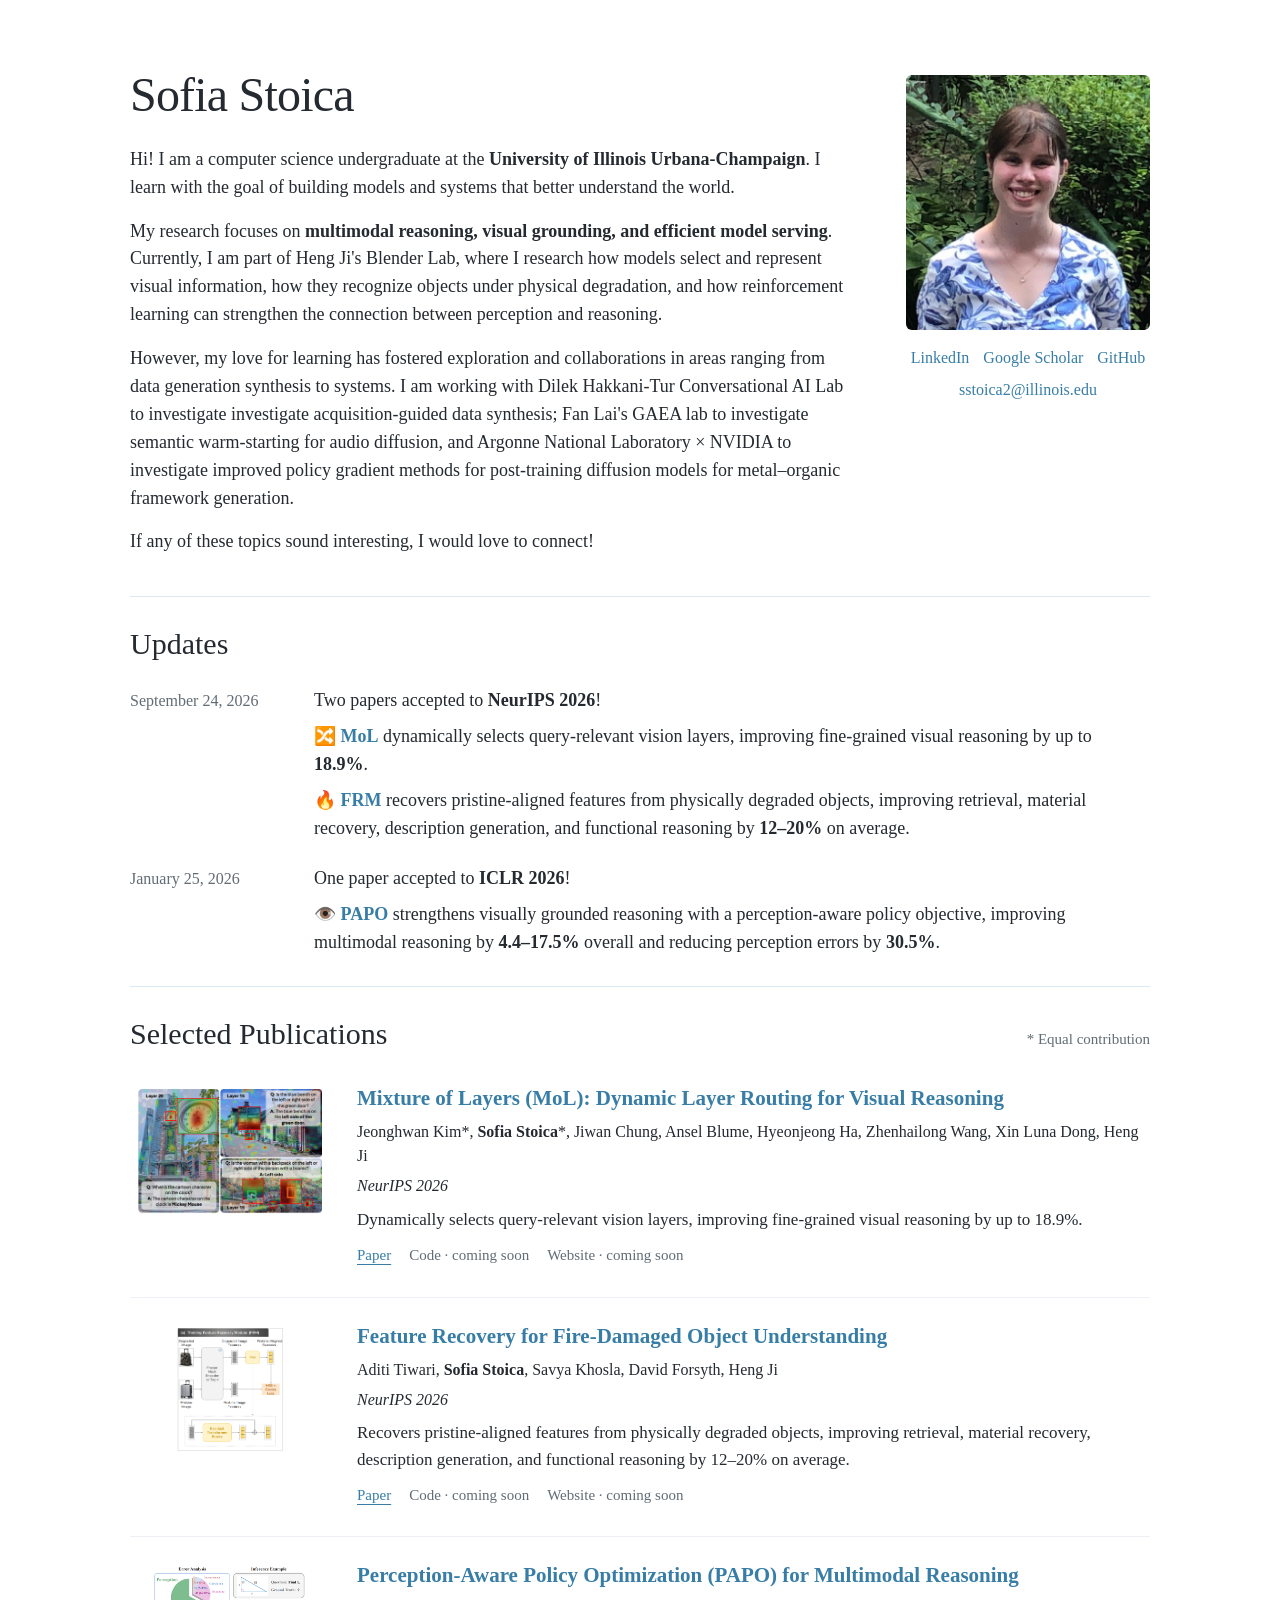
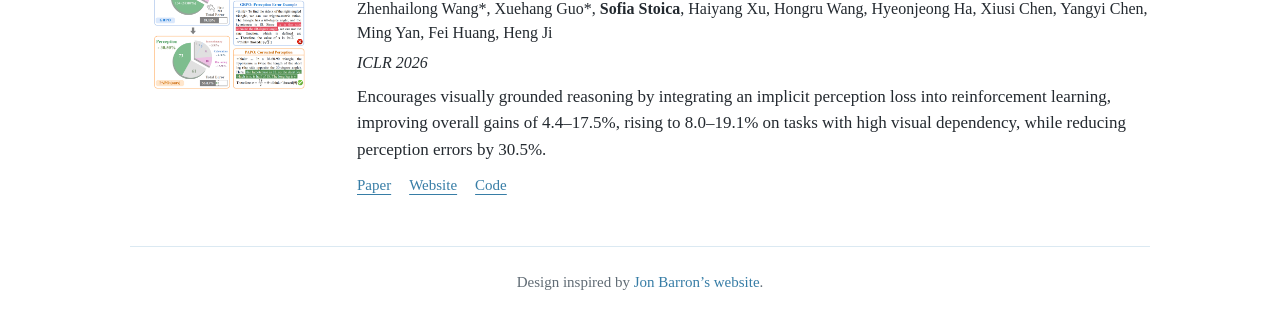
==== index.html @ 4bf2c531 "Fix typo in research collaboration description" ====
<!doctype html>
<html lang="en">
<head>
  <meta charset="utf-8">
  <meta name="viewport" content="width=device-width, initial-scale=1">
  <!-- UPDATED: Sofia's metadata; no third-party analytics, trackers, or font downloads. -->
  <title>Sofia Stoica</title>
  <meta name="description" content="Sofia Stoica — computer science undergraduate at the University of Illinois Urbana-Champaign, researching multimodal reasoning, visual grounding, and efficient model serving.">
  <link rel="icon" href="assets/favicon.svg" type="image/svg+xml">
  <link rel="stylesheet" href="styles.css">
</head>
<body>
  <a class="skip-link" href="#main">Skip to content</a>
  <main id="main" class="page">
    <!-- UPDATED [1–5, 8]: Original layout inspired by Sophia Tang: biography left, photograph and contacts right.
         Font and all accent colors are defined in styles.css. No contact links appear in the footer. -->
    <header class="intro">
      <div class="biography">
        <h1>Sofia Stoica</h1>
        <!-- UPDATED [3]: Variant of the accessible LinkedIn opening, grounded in the CV.
             SOURCE: https://www.linkedin.com/in/sofia-stoica-6ab805325/
             TODO [3]: The full LinkedIn About text was not publicly accessible. Replace/refine these paragraphs
             if you want a closer adaptation of the full bio. No unseen LinkedIn details were invented. -->
        <p>Hi! I am a computer science undergraduate at the <strong>University of Illinois Urbana-Champaign</strong>. I learn with the goal of building models and systems that better understand the world.</p>
        <p>My research focuses on <strong>multimodal reasoning, visual grounding, and efficient model serving</strong>. Currently, I am part of Heng Ji's Blender Lab, where I research how models select and represent visual information, how they recognize objects under physical degradation, and how reinforcement learning can strengthen the connection between perception and reasoning.</p>
        <p>However, my love for learning has fostered exploration and collaborations in areas ranging from data generation synthesis to systems. I am working with Dilek Hakkani-Tur Conversational AI Lab to investigate investigate acquisition-guided data synthesis; Fan Lai's GAEA lab to investigate semantic warm-starting for audio diffusion, and Argonne National Laboratory × NVIDIA to investigate improved policy gradient methods for post-training diffusion models for metal–organic framework generation.</p>
        <p>If any of these topics sound interesting, I would love to connect!</p>
      </div>
      <aside class="profile" aria-label="Profile and contact information">
        <!-- UPDATED [8]: Supplied IMG_2378.jpg copied unchanged to assets/images/profile.jpg. -->
        <img class="portrait" src="assets/images/profile.jpg" alt="Sofia Stoica" width="995" height="1038" fetchpriority="high">
        <!-- UPDATED [4, 5]: The ONLY contact block on the page. No Twitter or other social accounts. -->
        <nav class="contacts" aria-label="Contact Sofia">
          <a href="https://www.linkedin.com/in/sofia-stoica-6ab805325/">LinkedIn</a>
          <a href="https://scholar.google.com/citations?user=KhMBJK4AAAAJ&amp;hl=en">Google Scholar</a>
          <a href="https://github.com/SStoica12">GitHub</a>
          <a class="email" href="mailto:sstoica2@illinois.edu">sstoica2@illinois.edu</a>
        </nav>
      </aside>
    </header>
    <section class="updates" aria-labelledby="updates-title">
      <h2 id="updates-title">Updates</h2>
      <!-- UPDATED [6]: Exactly two dated updates. September wording and dates supplied by Sofia.
           January results are in the supplied LinkedIn profile's ICLR acceptance announcement and PAPO project page. -->
      <div class="update">
        <time datetime="2026-09-24">September 24, 2026</time>
        <div><p class="announcement">Two papers accepted to <strong>NeurIPS 2026</strong>!</p>
          <p>🔀 <a href="#mol"><strong>MoL</strong></a> dynamically selects query-relevant vision layers, improving fine-grained visual reasoning by up to <strong>18.9%</strong>.</p>
          <p>🔥 <a href="#frm"><strong>FRM</strong></a> recovers pristine-aligned features from physically degraded objects, improving retrieval, material recovery, description generation, and functional reasoning by <strong>12–20%</strong> on average.</p>
        </div>
      </div>
      <div class="update">
        <time datetime="2026-01-25">January 25, 2026</time>
        <div><p class="announcement">One paper accepted to <strong>ICLR 2026</strong>!</p>
          <p>👁️ <a href="#papo"><strong>PAPO</strong></a> strengthens visually grounded reasoning with a perception-aware policy objective, improving multimodal reasoning by <strong>4.4–17.5%</strong> overall and reducing perception errors by <strong>30.5%</strong>.</p>
        </div>
      </div>
    </section>
    <section class="publications" aria-labelledby="publications-title">
      <!-- UPDATED [7]: All eight distinct CV works, including work in submission. No unsupported acceptance claims.
           AcquisitionSynthesis/SoundWeaver full titles are from Sofia's supplied LinkedIn profile.
           TODO: Google Scholar blocked access; compare its complete list against this list when accessible.
           TODO: CV lists Nature Computational Science for MOF without a publication status. Confirm status
           before adding that venue to the public page. Currently shows only the CV's collaboration affiliation. -->
      <div class="section-heading"><h2 id="publications-title">Selected Publications</h2><p>* Equal contribution</p></div>
      <!-- UPDATED [7]: Mixture of Layers: Dynamic Layer Routing for Visual Reasoning; authors from Research_Resume.pdf.
           TODO [7]: Replace assets/images/publications/MOL.png with your figure.
           If using PNG/JPG/WebP, update the src below to match the filename.
           Paper URL supplied in the CV.
           TODO [7]: Replace the two coming-soon spans with actual Code/Website links when released. -->
      <article class="publication" id="mol">
        <img class="paper-image" src="assets/images/publications/MOL.png" alt="MoL — publication figure coming soon" width="640" height="400" loading="lazy">
        <div class="paper-body">
          <h3>Mixture of Layers (MoL): Dynamic Layer Routing for Visual Reasoning</h3>
          <p class="authors">Jeonghwan Kim*, <strong>Sofia Stoica</strong>*, Jiwan Chung, Ansel Blume, Hyeonjeong Ha, Zhenhailong Wang, Xin Luna Dong, Heng Ji</p>
          <p class="venue">NeurIPS 2026</p>
          <p class="summary">Dynamically selects query-relevant vision layers, improving fine-grained visual reasoning by up to 18.9%.</p>
          <div class="paper-links"><a href="https://openreview.net/pdf?id=NBGxbQl0VI">Paper</a><span class="pending">Code · coming soon</span><span class="pending">Website · coming soon</span></div>
        </div>
      </article>
      <!-- UPDATED [7]: Feature Recovery for Fire-Damaged Object Understanding; authors from Research_Resume.pdf.
           TODO [7]: Replace assets/images/publications/FRM.png with your figure.
           If using PNG/JPG/WebP, update the src below to match the filename.
           Paper URL supplied in the CV.
           TODO [7]: Replace the two coming-soon spans with actual Code/Website links when released. -->
      <article class="publication" id="frm">
        <img class="paper-image" src="assets/images/publications/FRM.png" alt="FRM — publication figure coming soon" width="640" height="400" loading="lazy">
        <div class="paper-body">
          <h3>Feature Recovery for Fire-Damaged Object Understanding</h3>
          <p class="authors">Aditi Tiwari, <strong>Sofia Stoica</strong>, Savya Khosla, David Forsyth, Heng Ji</p>
          <p class="venue">NeurIPS 2026</p>
          <p class="summary">Recovers pristine-aligned features from physically degraded objects, improving retrieval, material recovery, description generation, and functional reasoning by 12–20% on average.</p>
          <div class="paper-links"><a href="https://arxiv.org/pdf/2609.12078v1">Paper</a><span class="pending">Code · coming soon</span><span class="pending">Website · coming soon</span></div>
        </div>
      </article>
      <!-- UPDATED [7]: Perception-Aware Policy Optimization (PAPO) for Multimodal Reasoning; authors from Research_Resume.pdf.
           TODO [7]: Replace assets/images/publications/papo.svg with your figure.
           If using PNG/JPG/WebP, update the src below to match the filename.
           Paper URL supplied in the CV.
           PAPO website and code links supplied by Sofia. -->
      <article class="publication" id="papo">
        <img class="paper-image" src="assets/images/publications/PAPO.png" alt="PAPO — publication figure coming soon" width="640" height="400" loading="lazy">
        <div class="paper-body">
          <h3>Perception-Aware Policy Optimization (PAPO) for Multimodal Reasoning</h3>
          <p class="authors">Zhenhailong Wang*, Xuehang Guo*, <strong>Sofia Stoica</strong>, Haiyang Xu, Hongru Wang, Hyeonjeong Ha, Xiusi Chen, Yangyi Chen, Ming Yan, Fei Huang, Heng Ji</p>
          <p class="venue">ICLR 2026</p>
          <p class="summary">Encourages visually grounded reasoning by integrating an implicit perception loss into reinforcement learning, improving overall gains of 4.4–17.5%, rising to 8.0–19.1% on tasks with high visual dependency, while reducing perception errors by 30.5%.</p>
          <div class="paper-links"><a href="https://arxiv.org/pdf/2507.06448">Paper</a><a href="https://mikewangwzhl.github.io/PAPO/">Website</a><a href="https://github.com/MikeWangWZHL/PAPO">Code</a></div>
        </div>
      </article>
      <!-- FIX: Close PAPO before starting the next publication to avoid nested grids. -->
      <!-- UPDATED [7]: RL Fine-Tuning for MOF Generation; authors from Research_Resume.pdf.
           TODO [7]: Replace assets/images/publications/mof.svg with your figure.
           If using PNG/JPG/WebP, update the src below to match the filename.
           TODO [7]: Replace papers/mof.html with the correct paper URL; it is intentionally blank.
           TODO [7]: Replace the two coming-soon spans with actual Code/Website links when released. -->
      <!-- <article class="publication" id="mof">
        <img class="paper-image" src="assets/images/publications/Argonne.png" alt="MOF — publication figure coming soon" width="640" height="400" loading="lazy">
        <div class="paper-body">
          <h3>RL Fine-Tuning for MOF Generation</h3>
          <p class="authors">Logan Ward, Xiaoyun Wang, <strong>Sofia Stoica</strong>, Rahul Khandelwal, Ben Berol, Xiaoli Yan, Eliu Huerta</p>
          <p class="venue"> Nature Compuational Science Journal</p>
          <p class="summary">Investigates whether GRPO can teach generators to produce better metal–organic frameworks through reward feedback, improving AUC of the rewards during training by 11%.</p>
          <div class="paper-links"><a href="papers/mof.html" aria-label="Paper coming soon: RL Fine-Tuning for MOF Generation">Paper · coming soon</a><span class="pending">Code · coming soon</span><span class="pending">Website · coming soon</span></div>
        </div>
      </article> -->
      <!-- FIX: Close SoundWeaver before closing the publications section. -->
    </section>
    <!-- UPDATED [9]: Visible reference credit. This is original HTML/CSS inspired by the reference, not a copy of its source. -->
    <footer>Design inspired by <a href="https://jonbarron.info//">Jon Barron’s website</a>.</footer>
  </main>
</body>
</html>
---- styles.css ----
/* UPDATED [1]: Times New Roman throughout, including headings and links.
   UPDATED [2]: All accent colors are blue; visited links never turn purple.
   The darker blue is used for readable small links; pale blue is reserved for surfaces and rules. */
:root { color-scheme: light; --ink: #242a30; --muted: #616c75; --blue: #377da6; --blue-hover: #235d80; --line: #dbe9f2; --pale-blue: #f0f7fb; }
* { box-sizing: border-box; }
html { scroll-behavior: smooth; }
body { margin: 0; background: #fff; color: var(--ink); font-family: "Times New Roman", Times, "Liberation Serif", serif; font-size: 18px; line-height: 1.55; }
a, a:visited { color: var(--blue); text-decoration: none; text-underline-offset: 4px; }
a:hover { color: var(--blue-hover); text-decoration: underline; }
a:focus-visible { outline: 2px solid var(--blue); outline-offset: 5px; border-radius: 2px; }
.page { width: min(1020px, calc(100% - 80px)); margin: 68px auto 0; }
.intro { display: grid; grid-template-columns: minmax(0,1fr) 244px; gap: 58px; align-items: start; padding-bottom: 40px; }
h1 { font-weight: 500; font-size: 48px; line-height: 1.12; margin: 0 0 24px; letter-spacing: -.8px; }
h2 { font-size: 30px; font-weight: 500; line-height: 1.2; margin: 0 0 25px; }
p { margin: 0 0 16px; }
.biography p:last-child { margin-bottom: 0; }
.profile { padding-top: 7px; }
.portrait { display: block; width: 100%; height: auto; border-radius: 6px; }
.contacts { display: flex; flex-wrap: wrap; justify-content: center; gap: 6px 14px; font-size: 16px; margin-top: 16px; }
.contacts .email { flex-basis: 100%; text-align: center; margin-top: 2px; }
/* UPDATED [6]: Two updates, aligned dates and compact prose; no extra news. */
section { border-top: 1px solid var(--line); padding-top: 29px; }
.updates { padding-bottom: 30px; }
.update { display: grid; grid-template-columns: 160px minmax(0,1fr); column-gap: 24px; margin-bottom: 22px; }
.update:last-child { margin-bottom: 0; }
time { color: var(--muted); font-size: 16px; padding-top: 2px; }
.update p { margin-bottom: 8px; }
.update p:last-child { margin-bottom: 0; }
.announcement { margin-bottom: 10px; }
.section-heading { display: flex; align-items: baseline; gap: 20px; justify-content: space-between; }
.section-heading p { color: var(--muted); font-size: 15px; }
/* UPDATED [7]: A dedicated, replaceable image for each publication; no invented scientific figures. */
.publication { display: grid; grid-template-columns: 200px minmax(0,1fr); gap: 27px; padding: 25px 0 29px; border-bottom: 1px solid #edf1f5; scroll-margin-top: 25px; }
.publication:first-of-type { padding-top: 8px; }
.publication:last-child { border-bottom: 0; }
.paper-image { width: 100%; height: auto; aspect-ratio: 8/5; object-fit: contain; border-radius: 4px; margin-top: 4px; }
h3 { font-size: 21px; line-height: 1.28; font-weight: 600; color: var(--blue); margin: 0 0 8px; }
.authors { font-size: 16px; line-height: 1.5; margin-bottom: 6px; }
.venue { font-style: italic; font-size: 16px; margin-bottom: 8px; }
.summary { font-size: 17px; margin-bottom: 11px; }
.paper-links { display: flex; flex-wrap: wrap; gap: 7px 18px; font-size: 15px; }
.paper-links a { text-decoration: underline; }
.pending { color: var(--muted); }
/* UPDATED [4, 9]: Footer has only reference attribution, never a duplicate contact block. */
footer { border-top: 1px solid var(--line); padding: 24px 0 35px; margin-top: 20px; color: var(--muted); font-size: 15px; text-align: center; }
.skip-link { position: absolute; top: -100px; left: 20px; background: white; padding: 10px; z-index: 2; }
.skip-link:focus { top: 10px; }
@media (max-width: 760px) { .page { width: calc(100% - 40px); margin-top: 36px; } .intro { grid-template-columns: minmax(0,1fr) 190px; gap: 27px; } h1 { font-size: 40px; } .contacts { gap: 5px 10px; } .update { grid-template-columns: 135px minmax(0,1fr); gap: 16px; } .publication { grid-template-columns: 155px minmax(0,1fr); gap: 20px; } }
@media (max-width: 560px) { body { font-size: 17px; } .page { width: calc(100% - 36px); margin-top: 30px; } .intro { display: flex; flex-direction: column; gap: 25px; padding-bottom: 30px; } .profile { width: 236px; max-width: 100%; align-self: center; padding: 0; } h1 { font-size: 40px; } h2 { font-size: 28px; } .update { grid-template-columns: 1fr; gap: 8px; margin-bottom: 26px; } .section-heading { display: block; margin-bottom: 24px; } .section-heading h2 { margin-bottom: 8px; } .section-heading p { margin: 0; } .publication { grid-template-columns: 1fr; gap: 17px; } .paper-image { width: 200px; max-width: 100%; } h3 { font-size: 21px; } }
@media (prefers-reduced-motion: reduce) { html { scroll-behavior: auto; } }
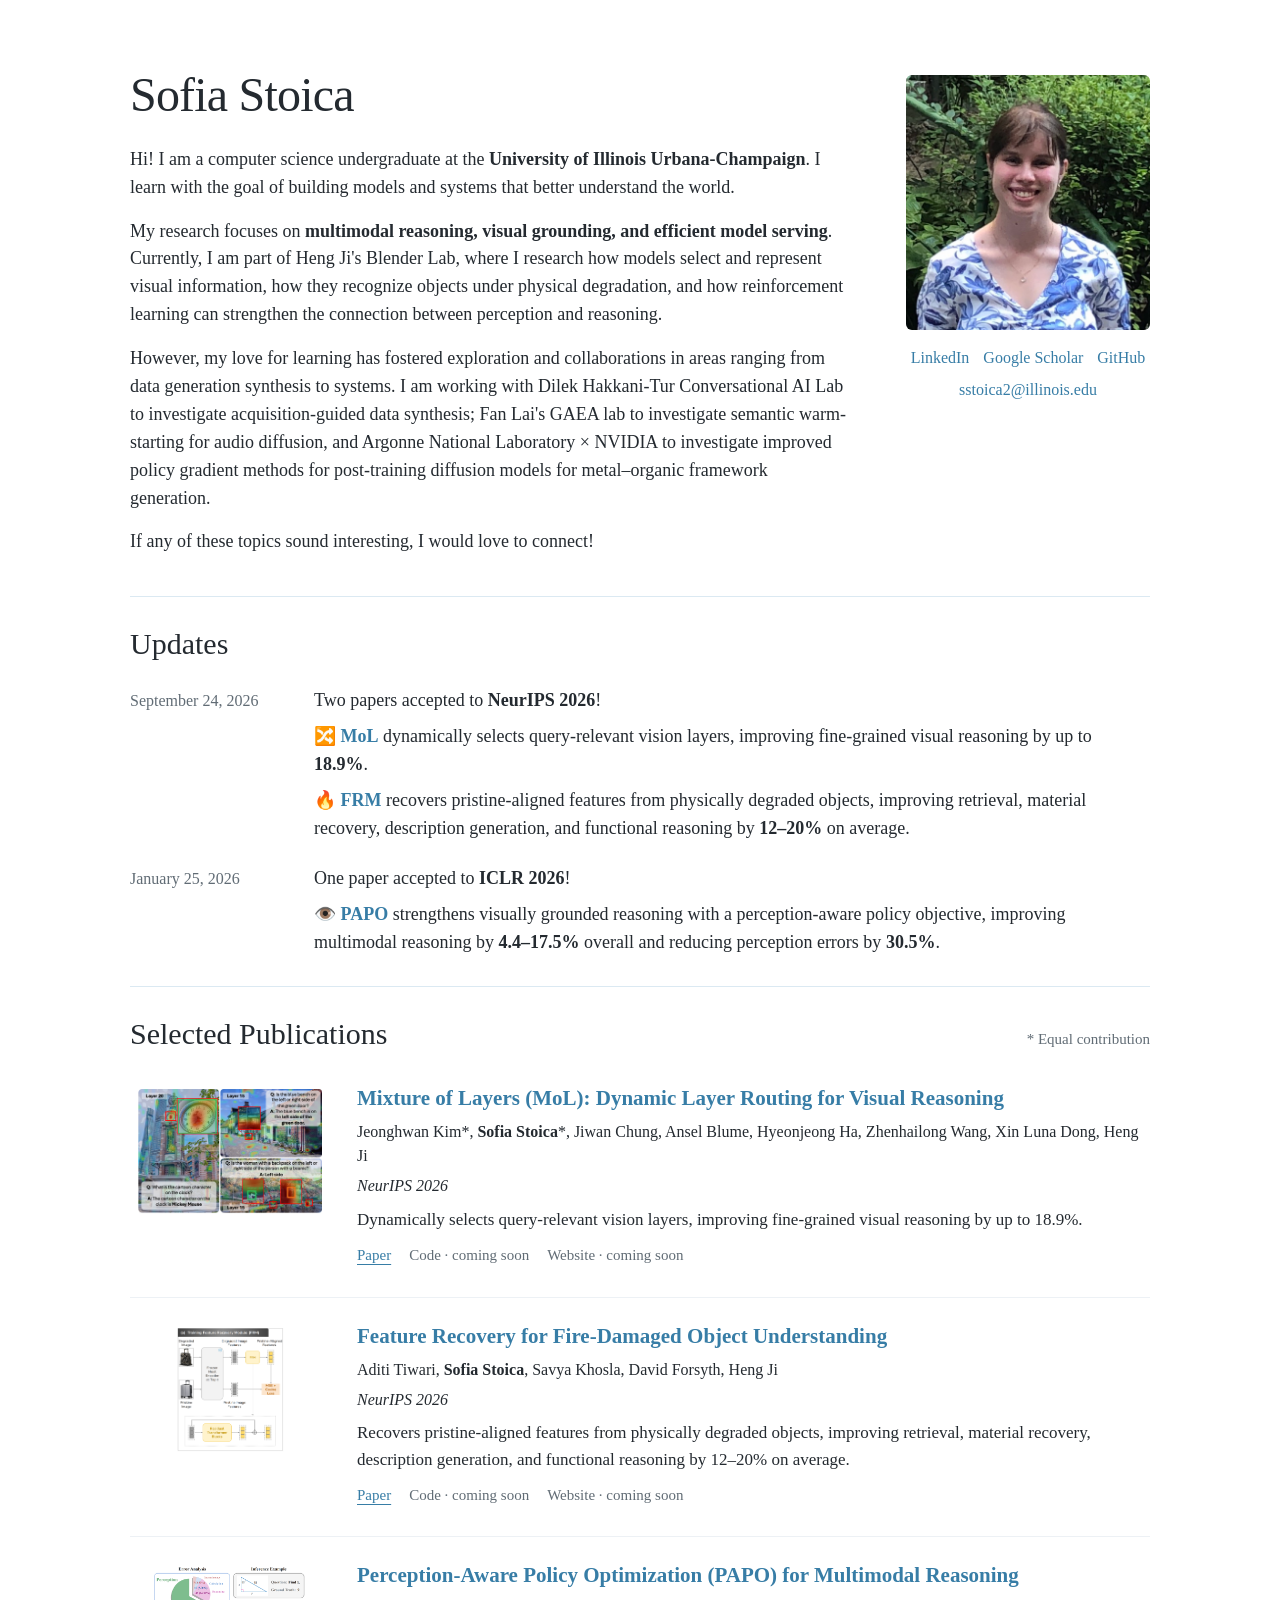
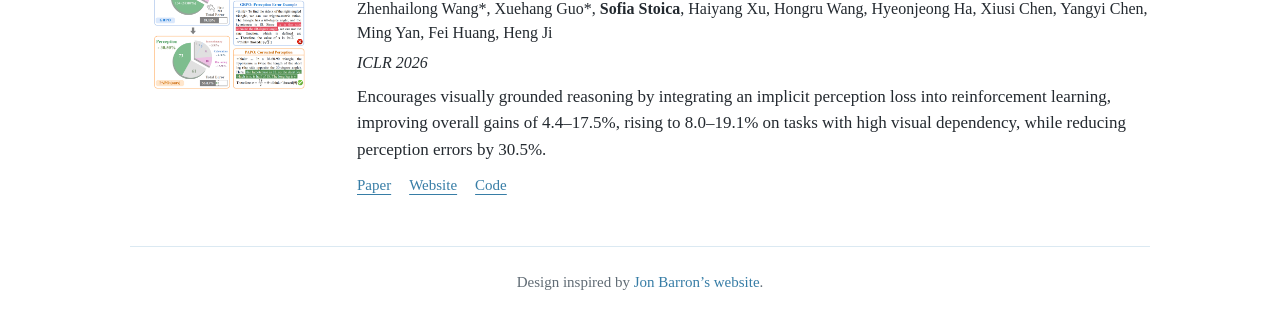
==== commit 5501ac6e: "Fix paragraph formatting in index.html" ====
--- a/index.html
+++ b/index.html
@@ -23,7 +23,7 @@
              if you want a closer adaptation of the full bio. No unseen LinkedIn details were invented. -->
         <p>Hi! I am a computer science undergraduate at the <strong>University of Illinois Urbana-Champaign</strong>. I learn with the goal of building models and systems that better understand the world.</p>
         <p>My research focuses on <strong>multimodal reasoning, visual grounding, and efficient model serving</strong>. Currently, I am part of Heng Ji's Blender Lab, where I research how models select and represent visual information, how they recognize objects under physical degradation, and how reinforcement learning can strengthen the connection between perception and reasoning.</p>
-        <p>However, my love for learning has fostered exploration and collaborations in areas ranging from data generation synthesis to systems. I am working with Dilek Hakkani-Tur Conversational AI Lab to investigate investigate acquisition-guided data synthesis; Fan Lai's GAEA lab to investigate semantic warm-starting for audio diffusion, and Argonne National Laboratory × NVIDIA to investigate improved policy gradient methods for post-training diffusion models for metal–organic framework generation.</p>
+        <p>However, my love for learning has fostered exploration and collaborations in areas ranging from data generation synthesis to systems. I am working with Dilek Hakkani-Tur Conversational AI Lab to investigate acquisition-guided data synthesis; Fan Lai's GAEA lab to investigate semantic warm-starting for audio diffusion, and Argonne National Laboratory × NVIDIA to investigate improved policy gradient methods for post-training diffusion models for metal–organic framework generation.</p>
         <p>If any of these topics sound interesting, I would love to connect!</p>
       </div>
       <aside class="profile" aria-label="Profile and contact information">
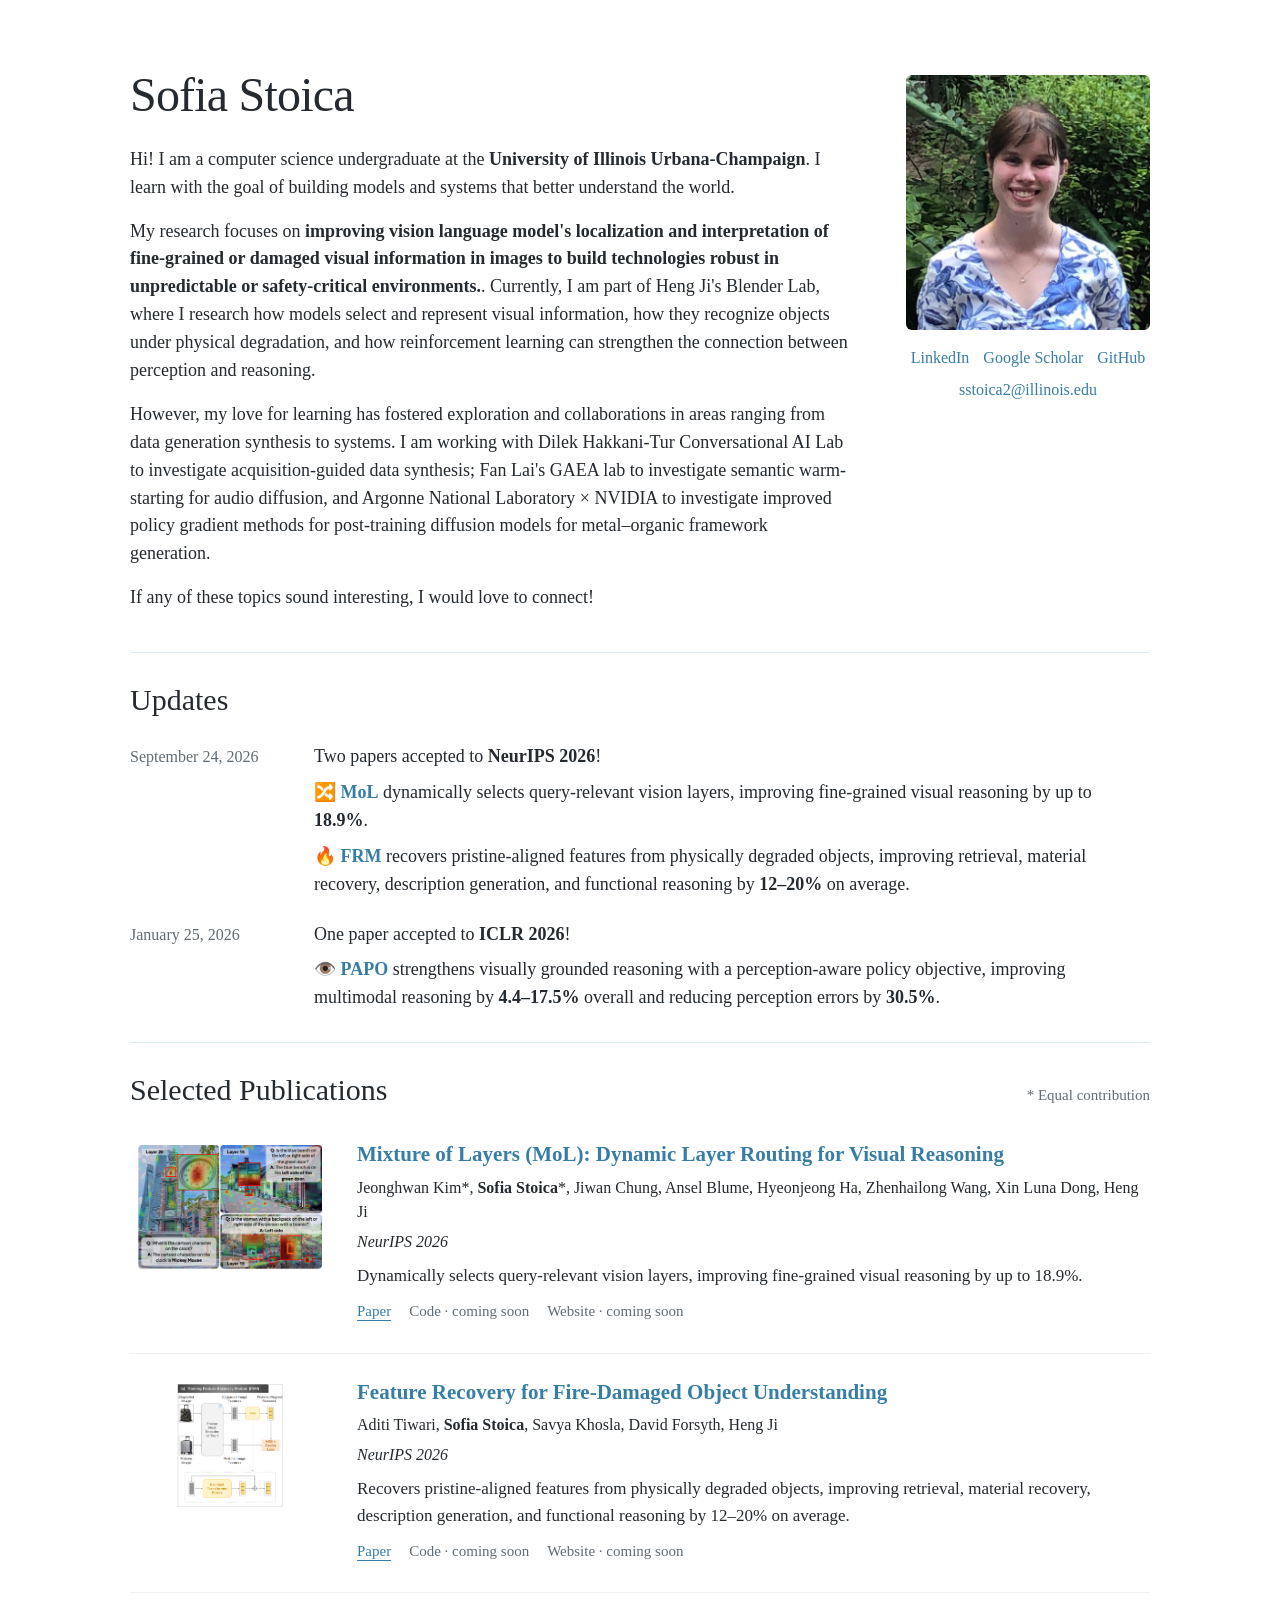
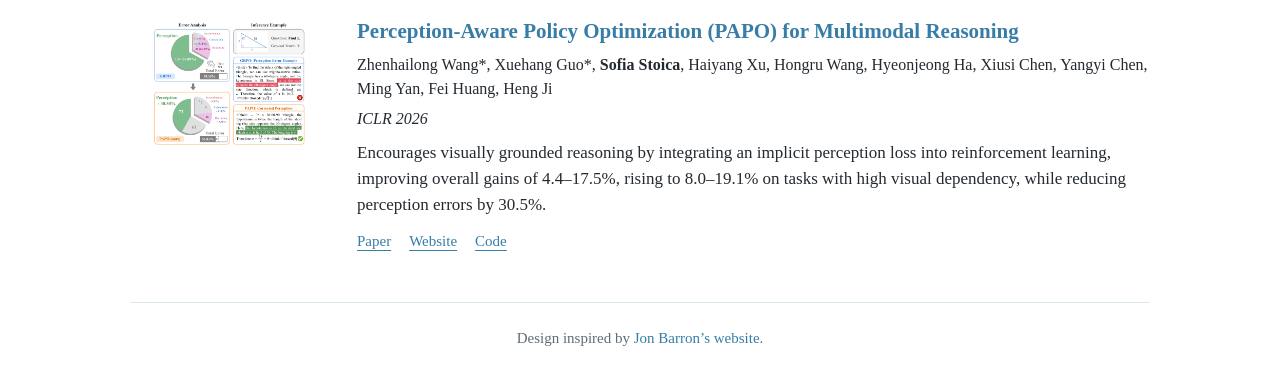
==== commit fc7160d3: "Refine research description in index.html" ====
--- a/index.html
+++ b/index.html
@@ -5,7 +5,7 @@
   <meta name="viewport" content="width=device-width, initial-scale=1">
   <!-- UPDATED: Sofia's metadata; no third-party analytics, trackers, or font downloads. -->
   <title>Sofia Stoica</title>
-  <meta name="description" content="Sofia Stoica — computer science undergraduate at the University of Illinois Urbana-Champaign, researching multimodal reasoning, visual grounding, and efficient model serving.">
+  <meta name="description" content="Sofia Stoica — computer science undergraduate at the University of Illinois Urbana-Champaign, researching improving vision language model's localization and interpretation of fine-grained or damaged visual information in images to build technologies robust in unpredictable or safety-critical environments.">
   <link rel="icon" href="assets/favicon.svg" type="image/svg+xml">
   <link rel="stylesheet" href="styles.css">
 </head>
@@ -22,7 +22,7 @@
              TODO [3]: The full LinkedIn About text was not publicly accessible. Replace/refine these paragraphs
              if you want a closer adaptation of the full bio. No unseen LinkedIn details were invented. -->
         <p>Hi! I am a computer science undergraduate at the <strong>University of Illinois Urbana-Champaign</strong>. I learn with the goal of building models and systems that better understand the world.</p>
-        <p>My research focuses on <strong>multimodal reasoning, visual grounding, and efficient model serving</strong>. Currently, I am part of Heng Ji's Blender Lab, where I research how models select and represent visual information, how they recognize objects under physical degradation, and how reinforcement learning can strengthen the connection between perception and reasoning.</p>
+        <p>My research focuses on <strong>improving vision language model's localization and interpretation of fine-grained or damaged visual information in images to build technologies robust in unpredictable or safety-critical environments.</strong>. Currently, I am part of Heng Ji's Blender Lab, where I research how models select and represent visual information, how they recognize objects under physical degradation, and how reinforcement learning can strengthen the connection between perception and reasoning.</p>
         <p>However, my love for learning has fostered exploration and collaborations in areas ranging from data generation synthesis to systems. I am working with Dilek Hakkani-Tur Conversational AI Lab to investigate acquisition-guided data synthesis; Fan Lai's GAEA lab to investigate semantic warm-starting for audio diffusion, and Argonne National Laboratory × NVIDIA to investigate improved policy gradient methods for post-training diffusion models for metal–organic framework generation.</p>
         <p>If any of these topics sound interesting, I would love to connect!</p>
       </div>
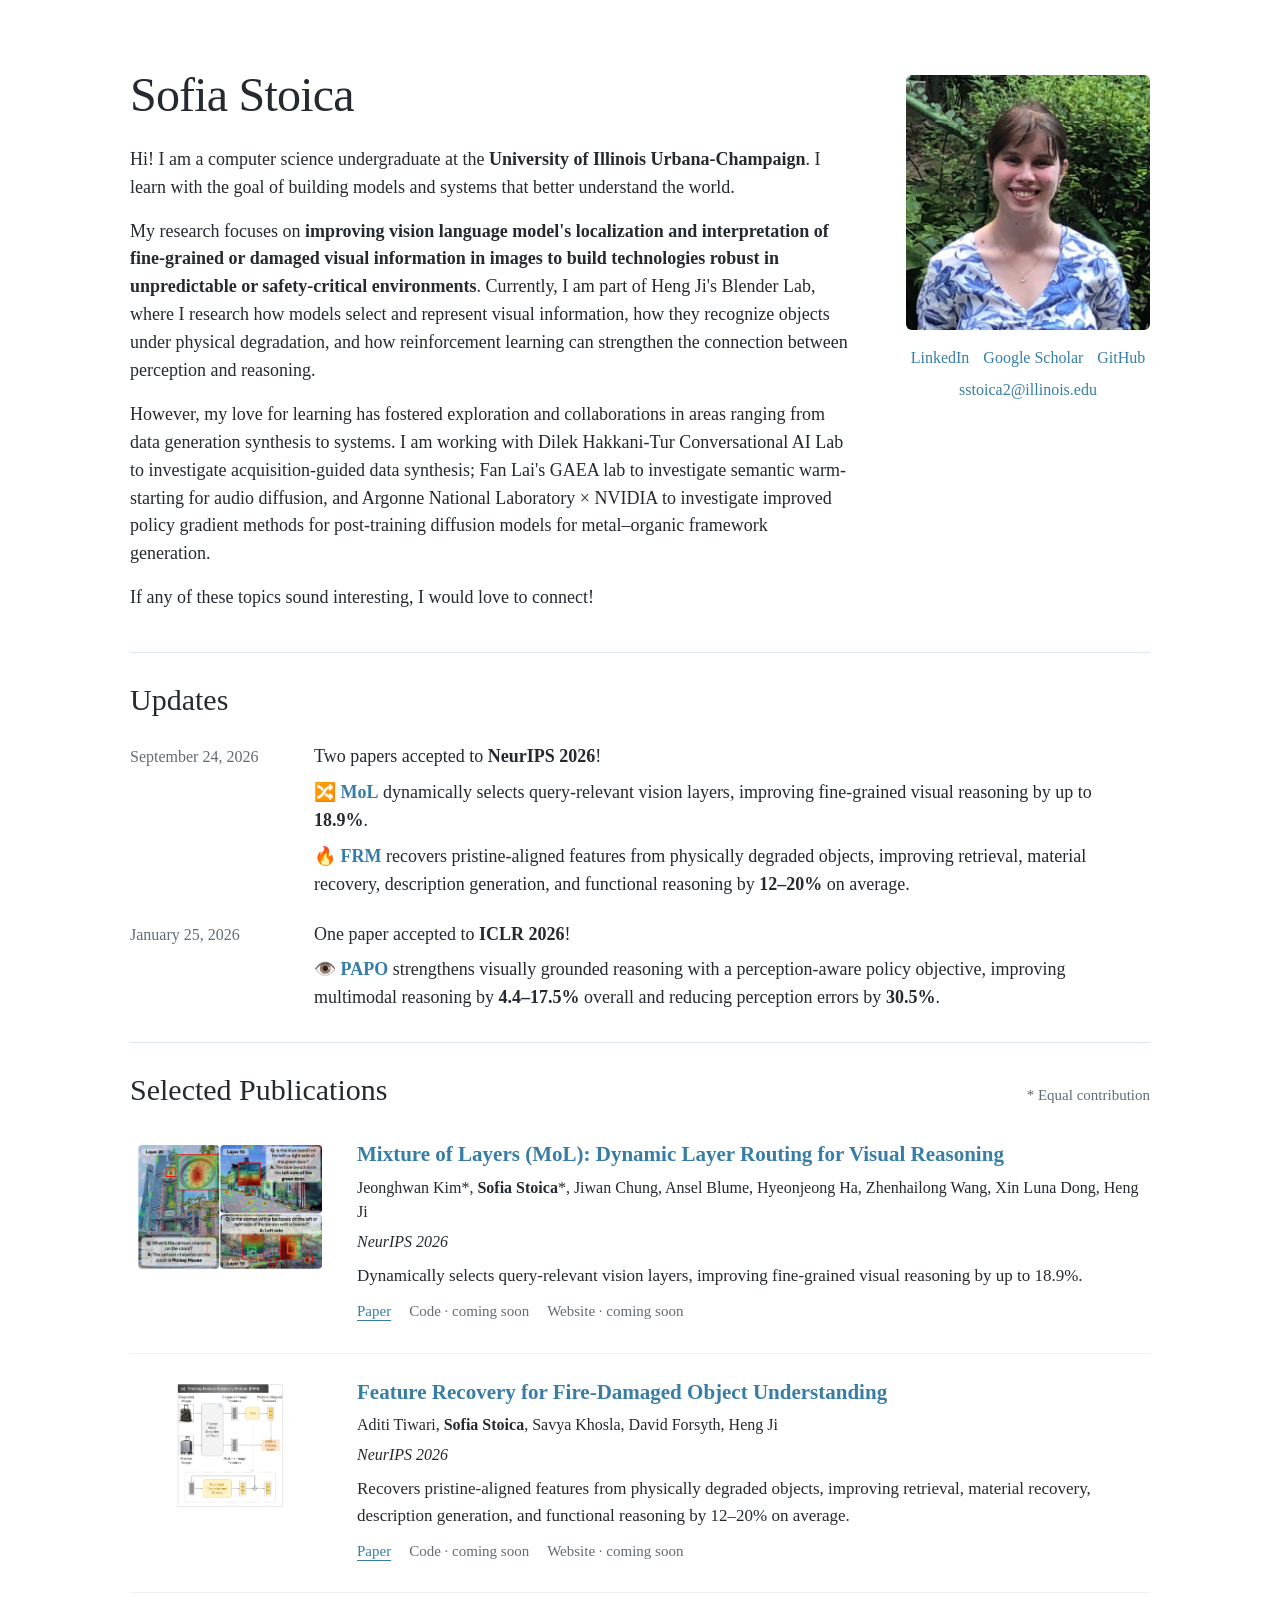
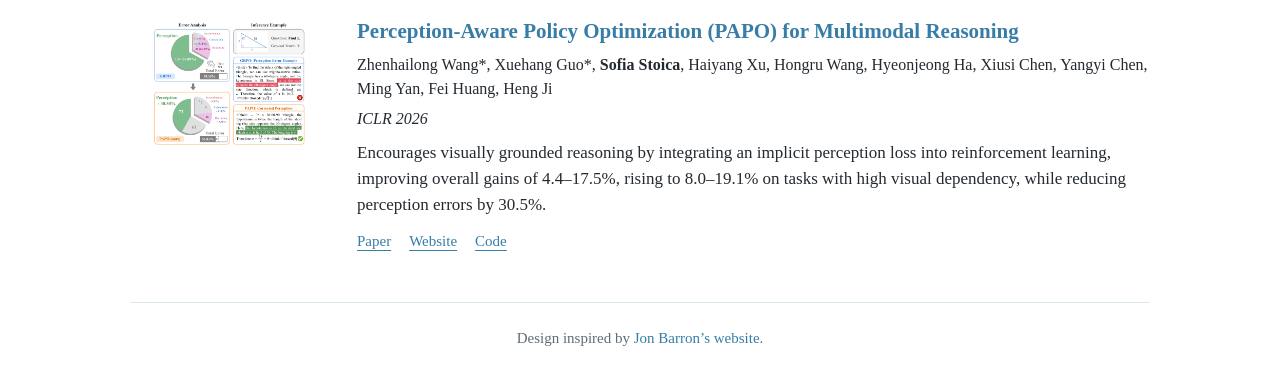
==== commit 77713098: "Update index.html" ====
--- a/index.html
+++ b/index.html
@@ -22,7 +22,7 @@
              TODO [3]: The full LinkedIn About text was not publicly accessible. Replace/refine these paragraphs
              if you want a closer adaptation of the full bio. No unseen LinkedIn details were invented. -->
         <p>Hi! I am a computer science undergraduate at the <strong>University of Illinois Urbana-Champaign</strong>. I learn with the goal of building models and systems that better understand the world.</p>
-        <p>My research focuses on <strong>improving vision language model's localization and interpretation of fine-grained or damaged visual information in images to build technologies robust in unpredictable or safety-critical environments.</strong>. Currently, I am part of Heng Ji's Blender Lab, where I research how models select and represent visual information, how they recognize objects under physical degradation, and how reinforcement learning can strengthen the connection between perception and reasoning.</p>
+        <p>My research focuses on <strong>improving vision language model's localization and interpretation of fine-grained or damaged visual information in images to build technologies robust in unpredictable or safety-critical environments</strong>. Currently, I am part of Heng Ji's Blender Lab, where I research how models select and represent visual information, how they recognize objects under physical degradation, and how reinforcement learning can strengthen the connection between perception and reasoning.</p>
         <p>However, my love for learning has fostered exploration and collaborations in areas ranging from data generation synthesis to systems. I am working with Dilek Hakkani-Tur Conversational AI Lab to investigate acquisition-guided data synthesis; Fan Lai's GAEA lab to investigate semantic warm-starting for audio diffusion, and Argonne National Laboratory × NVIDIA to investigate improved policy gradient methods for post-training diffusion models for metal–organic framework generation.</p>
         <p>If any of these topics sound interesting, I would love to connect!</p>
       </div>
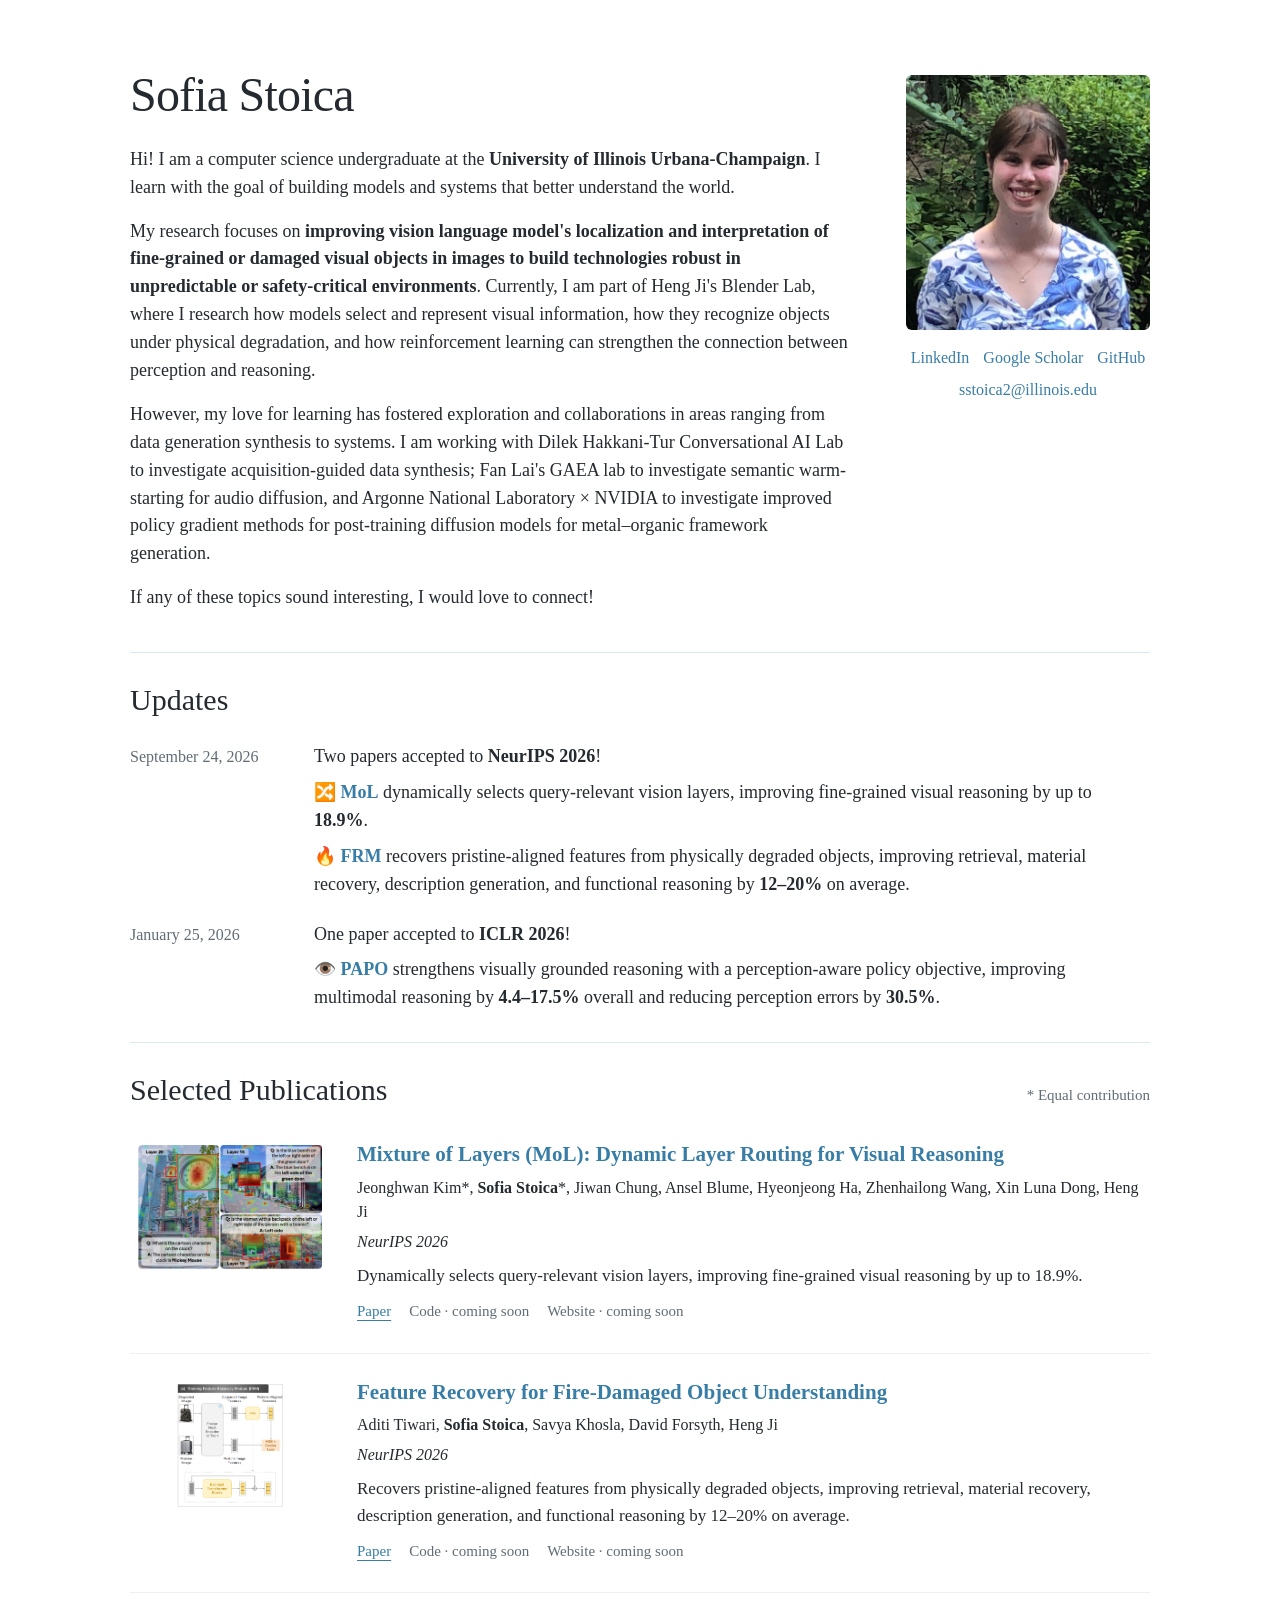
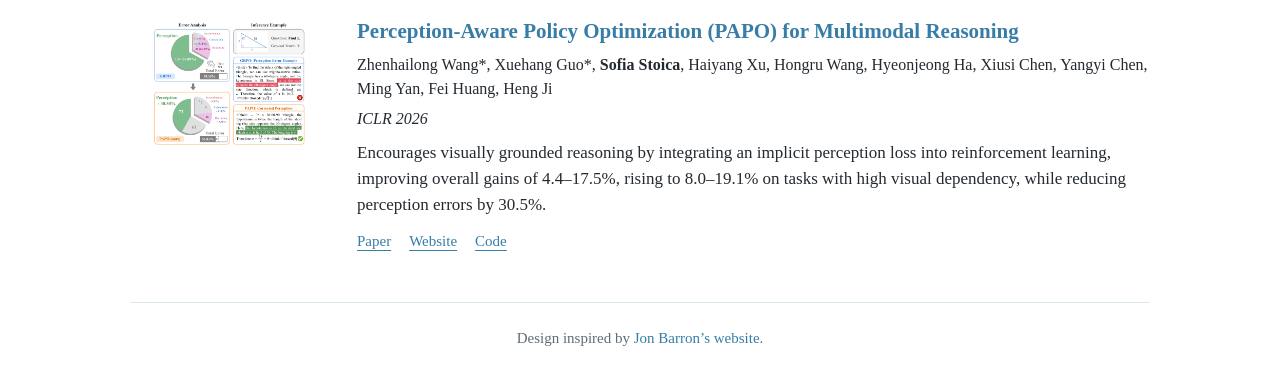
==== commit 1c5e35c1: "Refine description of research focus in bio" ====
--- a/index.html
+++ b/index.html
@@ -22,7 +22,7 @@
              TODO [3]: The full LinkedIn About text was not publicly accessible. Replace/refine these paragraphs
              if you want a closer adaptation of the full bio. No unseen LinkedIn details were invented. -->
         <p>Hi! I am a computer science undergraduate at the <strong>University of Illinois Urbana-Champaign</strong>. I learn with the goal of building models and systems that better understand the world.</p>
-        <p>My research focuses on <strong>improving vision language model's localization and interpretation of fine-grained or damaged visual information in images to build technologies robust in unpredictable or safety-critical environments</strong>. Currently, I am part of Heng Ji's Blender Lab, where I research how models select and represent visual information, how they recognize objects under physical degradation, and how reinforcement learning can strengthen the connection between perception and reasoning.</p>
+        <p>My research focuses on <strong>improving vision language model's localization and interpretation of fine-grained or damaged visual objects in images to build technologies robust in unpredictable or safety-critical environments</strong>. Currently, I am part of Heng Ji's Blender Lab, where I research how models select and represent visual information, how they recognize objects under physical degradation, and how reinforcement learning can strengthen the connection between perception and reasoning.</p>
         <p>However, my love for learning has fostered exploration and collaborations in areas ranging from data generation synthesis to systems. I am working with Dilek Hakkani-Tur Conversational AI Lab to investigate acquisition-guided data synthesis; Fan Lai's GAEA lab to investigate semantic warm-starting for audio diffusion, and Argonne National Laboratory × NVIDIA to investigate improved policy gradient methods for post-training diffusion models for metal–organic framework generation.</p>
         <p>If any of these topics sound interesting, I would love to connect!</p>
       </div>
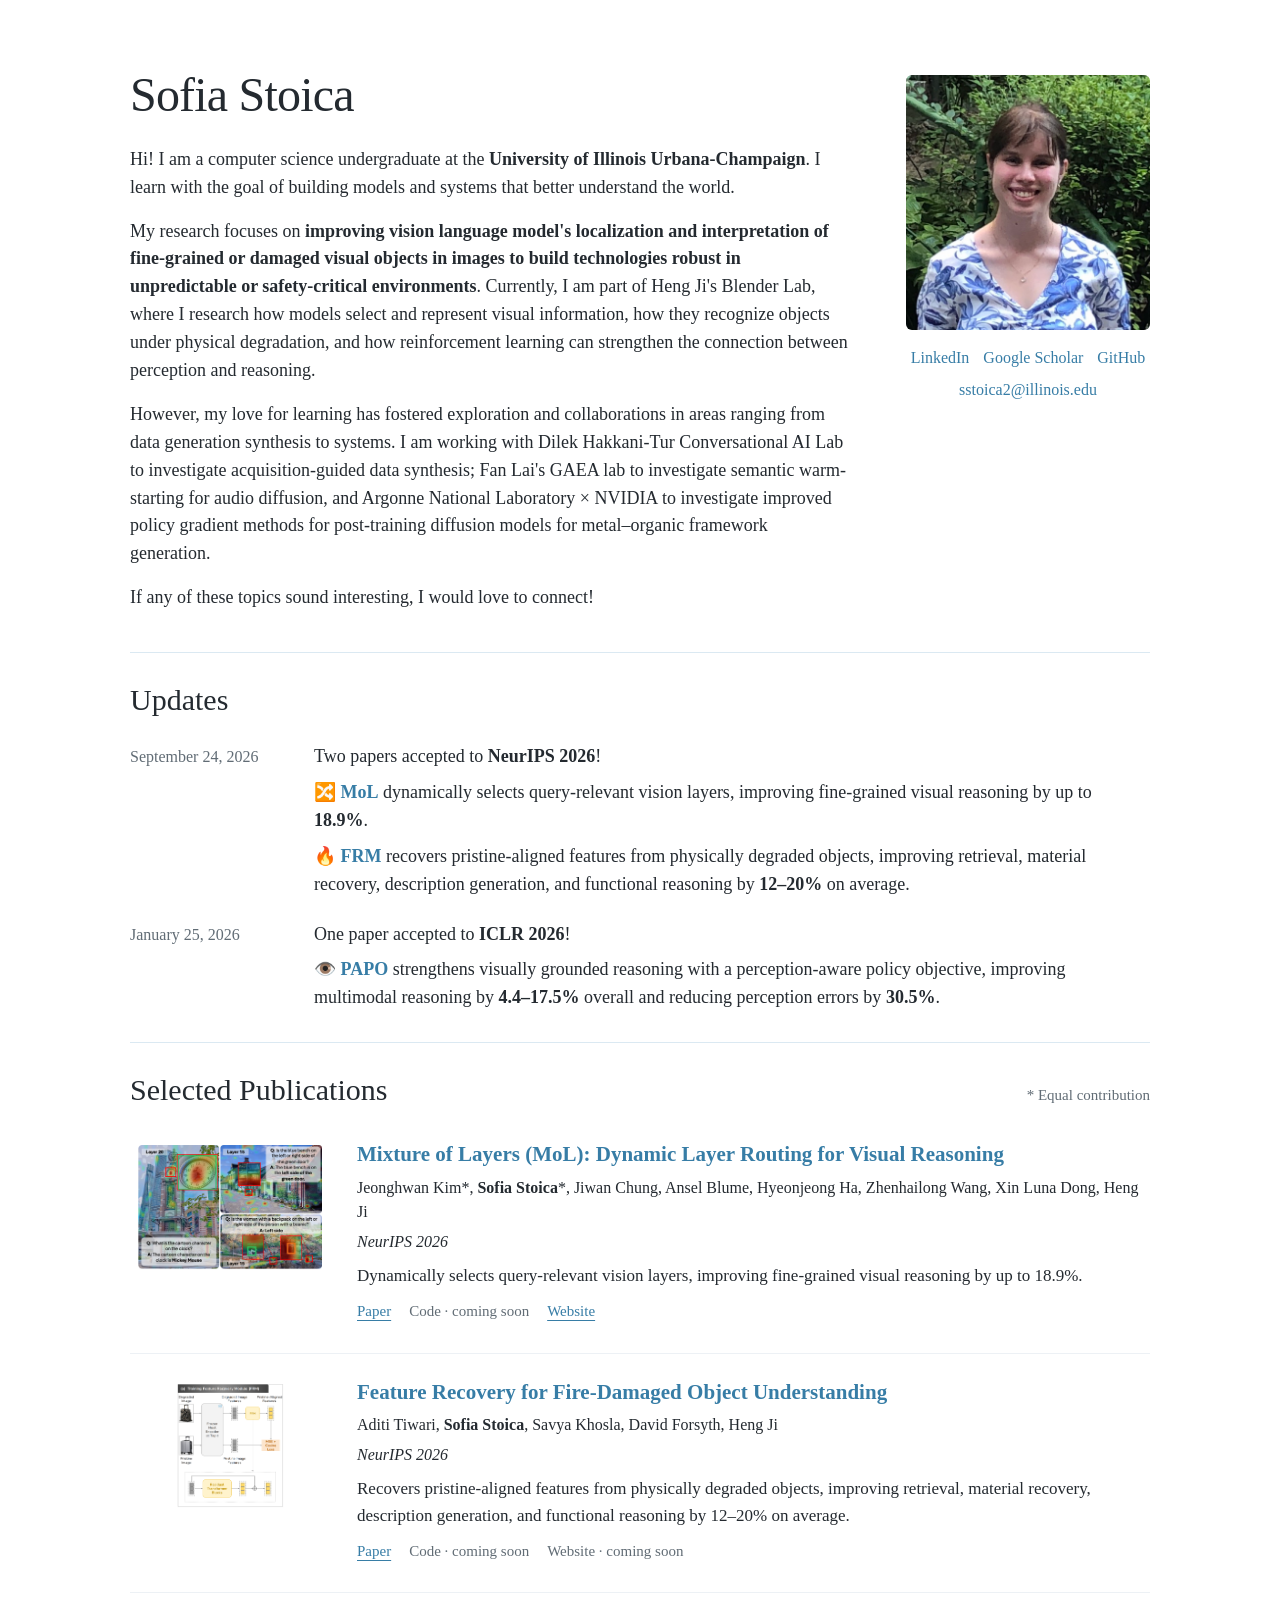
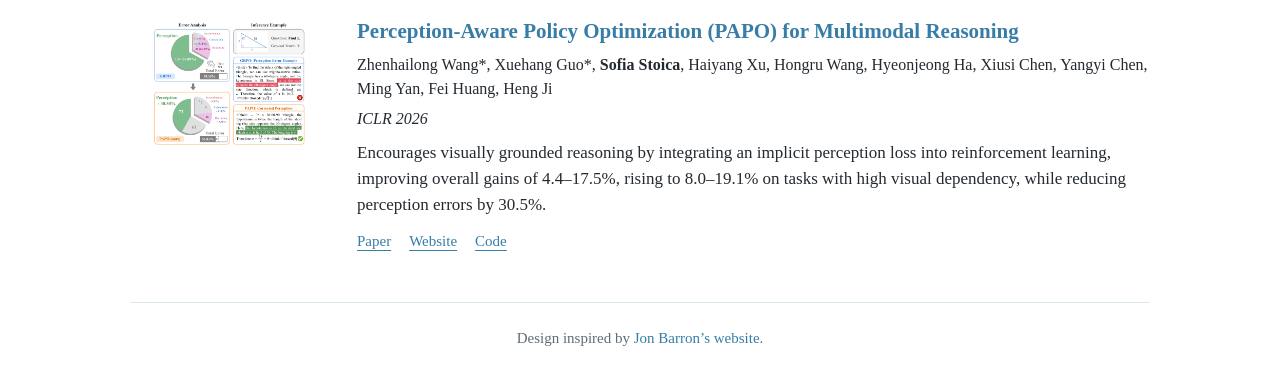
==== commit aec97acb: "Change website link for MoL paper Updated the website link for the MoL paper in index.html." ====
--- a/index.html
+++ b/index.html
@@ -75,7 +75,7 @@
           <p class="authors">Jeonghwan Kim*, <strong>Sofia Stoica</strong>*, Jiwan Chung, Ansel Blume, Hyeonjeong Ha, Zhenhailong Wang, Xin Luna Dong, Heng Ji</p>
           <p class="venue">NeurIPS 2026</p>
           <p class="summary">Dynamically selects query-relevant vision layers, improving fine-grained visual reasoning by up to 18.9%.</p>
-          <div class="paper-links"><a href="https://openreview.net/pdf?id=NBGxbQl0VI">Paper</a><span class="pending">Code · coming soon</span><span class="pending">Website · coming soon</span></div>
+          <div class="paper-links"><a href="https://openreview.net/pdf?id=NBGxbQl0VI">Paper</a><span class="pending">Code · coming soon</span><a href="https://wjdghks950.github.io/mol.github.io/">Website</a></div>
         </div>
       </article>
       <!-- UPDATED [7]: Feature Recovery for Fire-Damaged Object Understanding; authors from Research_Resume.pdf.
